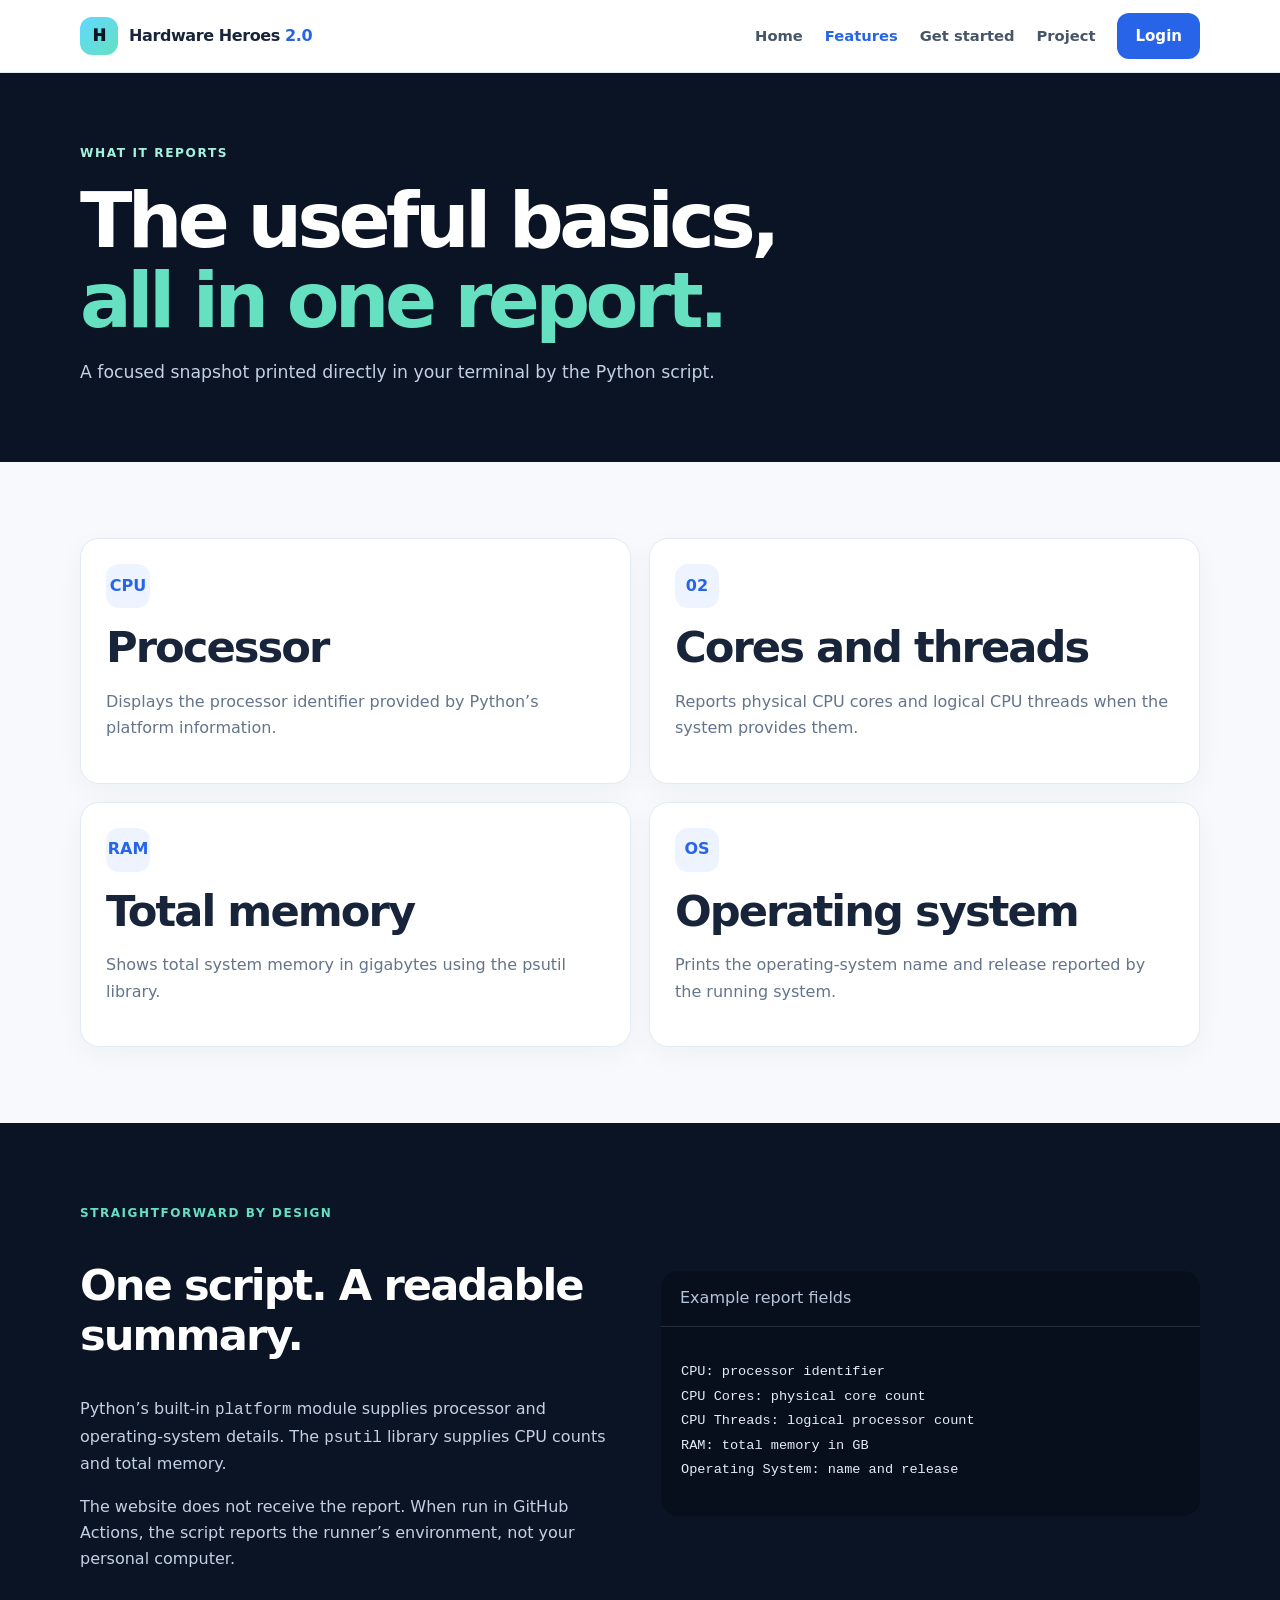
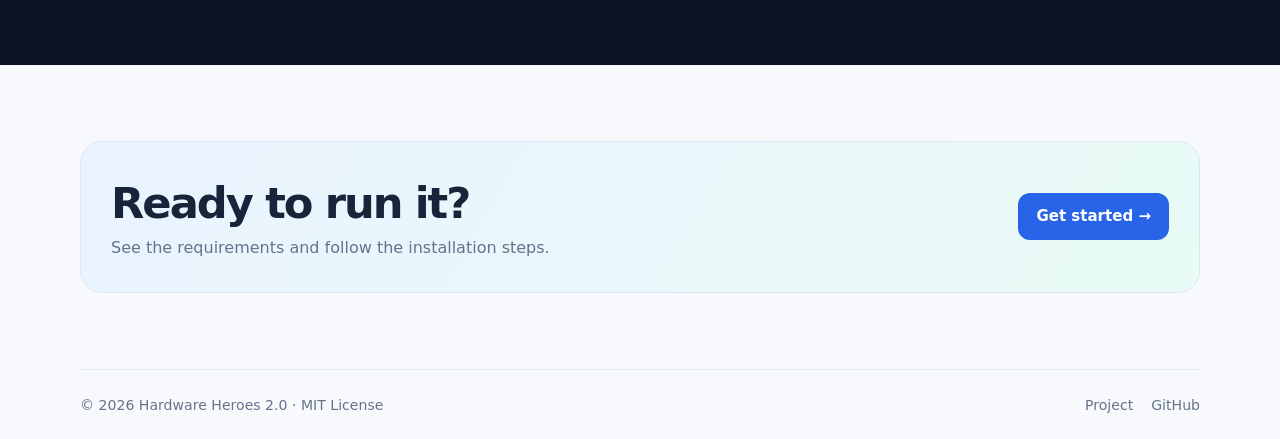
==== site/features.html @ 8d3df61c "Split the site into Home, Features, Get Started, and Project pages" ====
<!doctype html>
<html lang="en"><head><meta charset="utf-8"><meta name="viewport" content="width=device-width, initial-scale=1"><meta name="description" content="Learn what Hardware Heroes 2.0 reports about your computer."><title>Features | Hardware Heroes 2.0</title><link rel="stylesheet" href="styles.css"></head>
<body><a class="skip-link" href="#main">Skip to content</a><header class="site-header"><div class="container nav"><a class="brand" href="index.html"><span class="brand-icon">H</span><span>Hardware Heroes <b>2.0</b></span></a><nav class="nav-links" aria-label="Main navigation"><a href="index.html">Home</a><a aria-current="page" href="features.html">Features</a><a href="install.html">Get started</a><a href="project.html">Project</a><a class="button" href="index.html#authArea">Login</a></nav></div></header>
<main id="main"><section class="page-hero"><div class="container"><span class="eyebrow">What it reports</span><h1>The useful basics, <span>all in one report.</span></h1><p>A focused snapshot printed directly in your terminal by the Python script.</p></div></section><section class="section"><div class="container"><div class="cards two">
<article class="card"><span class="feature-icon">CPU</span><h2>Processor</h2><p>Displays the processor identifier provided by Python’s platform information.</p></article><article class="card"><span class="feature-icon">02</span><h2>Cores and threads</h2><p>Reports physical CPU cores and logical CPU threads when the system provides them.</p></article><article class="card"><span class="feature-icon">RAM</span><h2>Total memory</h2><p>Shows total system memory in gigabytes using the psutil library.</p></article><article class="card"><span class="feature-icon">OS</span><h2>Operating system</h2><p>Prints the operating-system name and release reported by the running system.</p></article>
</div></div></section><section class="dark-section"><div class="container split"><div><span class="kicker">Straightforward by design</span><h2>One script. A readable summary.</h2><p>Python’s built-in <code>platform</code> module supplies processor and operating-system details. The <code>psutil</code> library supplies CPU counts and total memory.</p><p>The website does not receive the report. When run in GitHub Actions, the script reports the runner’s environment, not your personal computer.</p></div><div class="code-panel"><div class="code-title">Example report fields</div><pre>CPU: processor identifier
CPU Cores: physical core count
CPU Threads: logical processor count
RAM: total memory in GB
Operating System: name and release</pre></div></div></section><section class="section"><div class="container notice-box"><div><h2>Ready to run it?</h2><p>See the requirements and follow the installation steps.</p></div><a class="button" href="install.html">Get started →</a></div></section></main>
<footer><div class="container footer-inner"><span>© 2026 Hardware Heroes 2.0 · MIT License</span><nav aria-label="Footer"><a href="project.html">Project</a><a href="https://github.com/abestech123HardwareHeroes2-0/HardwareHeroes-2.0">GitHub</a></nav></div></footer></body></html>
---- site/styles.css ----
/* Shared styles for the Hardware Heroes 2.0 pages */
:root{color-scheme:light;--ink:#17243a;--muted:#64748b;--paper:#f7f9fc;--line:#e4eaf2;--blue:#2864e8;--blue-dark:#194bb9;--mint:#65e0c0;--night:#0b1424;--shadow:0 18px 55px rgba(20,42,75,.09)}
*{box-sizing:border-box}html{scroll-behavior:smooth;scroll-padding-top:85px}body{margin:0;color:var(--ink);background:var(--paper);font-family:Inter,ui-sans-serif,system-ui,-apple-system,BlinkMacSystemFont,"Segoe UI",sans-serif;line-height:1.65;-webkit-font-smoothing:antialiased}a{color:inherit}code,pre{font-family:ui-monospace,SFMono-Regular,Menlo,Consolas,monospace}.container{width:min(1120px,calc(100% - 40px));margin-inline:auto}.skip-link{position:absolute;top:-50px;left:16px;z-index:20;padding:10px 14px;background:white;border-radius:8px}.skip-link:focus{top:12px}.site-header{position:sticky;top:0;z-index:10;background:rgba(255,255,255,.95);border-bottom:1px solid var(--line);backdrop-filter:blur(14px)}.nav{min-height:72px;display:flex;align-items:center;justify-content:space-between;gap:24px}.brand{display:inline-flex;align-items:center;gap:11px;text-decoration:none;font-weight:800;letter-spacing:-.025em;white-space:nowrap}.brand-icon{width:38px;height:38px;display:grid;place-items:center;border-radius:12px;color:#061423;font-weight:950;background:linear-gradient(140deg,#60d9ff,var(--mint))}.brand b{color:var(--blue)}.nav-links{display:flex;align-items:center;gap:22px}.nav-links a:not(.button){color:#475569;font-size:.92rem;font-weight:650;text-decoration:none}.nav-links a:hover,.footer-inner a:hover{color:var(--blue)}.nav-links a[aria-current=page]{color:var(--blue)}.button{min-height:45px;display:inline-flex;align-items:center;justify-content:center;gap:8px;padding:10px 17px;border:1px solid transparent;border-radius:12px;background:var(--blue);color:white;font-size:.94rem;font-weight:750;text-decoration:none;cursor:pointer;transition:background .18s,transform .18s,box-shadow .18s}.button:hover{background:var(--blue-dark);transform:translateY(-1px);box-shadow:0 9px 22px rgba(40,100,232,.2)}.button.secondary{color:var(--ink);background:white;border-color:var(--line)}.button.dark{background:var(--night)}.hero{padding:86px 0;color:white;background:radial-gradient(ellipse at 86% 13%,rgba(101,224,192,.2),transparent 30%),radial-gradient(ellipse at 6% 110%,rgba(40,100,232,.35),transparent 44%),var(--night)}.hero-grid{display:grid;grid-template-columns:1.08fr .92fr;gap:54px;align-items:center}.eyebrow{color:#a7f2df;font-size:.76rem;font-weight:850;letter-spacing:.13em;text-transform:uppercase}.hero h1,.page-hero h1{max-width:760px;margin:16px 0;font-size:clamp(2.7rem,6vw,5rem);line-height:1.04;letter-spacing:-.06em}.hero h1 span,.page-hero h1 span{color:var(--mint)}.hero-copy{max-width:610px;color:#c4d1e2;font-size:1.1rem}.hero-actions{display:flex;flex-wrap:wrap;gap:12px;margin-top:27px}.button.ghost{background:transparent;border-color:rgba(255,255,255,.3)}.hero-note{margin-top:20px;color:#a7b6ca;font-size:.9rem}.terminal{overflow:hidden;border:1px solid rgba(255,255,255,.15);border-radius:18px;background:#080f1c;box-shadow:0 30px 80px rgba(0,0,0,.28)}.terminal-top{display:flex;align-items:center;gap:7px;padding:14px 18px;border-bottom:1px solid rgba(255,255,255,.1);color:#9babbe;font-size:.8rem}.terminal-top i{width:9px;height:9px;border-radius:50%;background:#f87171}.terminal-top i:nth-child(2){background:#fbbf24}.terminal-top i:nth-child(3){background:#4ade80}.terminal-top span{margin-left:7px}.terminal pre{overflow-x:auto;margin:0;padding:22px;color:#d7e5f7;font-size:.8rem;line-height:1.85}.prompt{color:var(--mint)}.terminal-caption{margin:0;padding:0 22px 18px;color:#91a0b5;font-size:.77rem}.section{padding:76px 0}.section-heading{max-width:690px;margin-bottom:30px}.kicker{color:var(--blue);font-size:.75rem;font-weight:850;letter-spacing:.13em;text-transform:uppercase}h2{font-size:clamp(1.8rem,4vw,2.7rem);line-height:1.15;letter-spacing:-.045em}.section-heading h2{margin:8px 0}.section-heading p,.card p,.split p{color:var(--muted)}.cards{display:grid;gap:18px}.cards.three{grid-template-columns:repeat(3,minmax(0,1fr))}.cards.two{grid-template-columns:repeat(2,minmax(0,1fr))}.card{padding:25px;border:1px solid var(--line);border-radius:19px;background:white;box-shadow:0 8px 28px rgba(20,42,75,.04)}.card h2,.card h3{margin:15px 0 6px}.feature-icon{width:44px;height:44px;display:grid;place-items:center;border-radius:13px;color:var(--blue);background:#edf4ff;font-size:1rem;font-weight:800}.card-link{display:block;text-decoration:none;transition:transform .18s,box-shadow .18s}.card-link:hover{transform:translateY(-3px);box-shadow:var(--shadow)}.card-arrow{display:inline-block;margin-top:12px;color:var(--blue);font-size:.9rem;font-weight:750}.notice{padding:0 0 76px}.notice-box{display:flex;align-items:center;justify-content:space-between;gap:24px;padding:30px;border:1px solid #dce8f8;border-radius:22px;background:linear-gradient(120deg,#eaf3ff,#e8fbf5)}.notice-box h2{margin:7px 0}.notice-box p{max-width:650px;margin:0;color:var(--muted)}.page-hero{padding:66px 0 58px;background:var(--night);color:white}.page-hero p{max-width:700px;color:#c4d1e2;font-size:1.08rem}.dark-section{padding:76px 0;color:white;background:var(--night)}.dark-section .kicker{color:var(--mint)}.dark-section p{color:#c4d1e2}.split{display:grid;grid-template-columns:1fr 1fr;gap:42px;align-items:center}.code-panel{overflow:hidden;border-radius:17px;background:#080f1c;color:#e3ecf8}.code-title{padding:14px 19px;border-bottom:1px solid rgba(255,255,255,.12);color:#b5c5d9}.code-panel pre{overflow:auto;padding:20px;font-size:.85rem;line-height:1.8}.install-layout{display:grid;grid-template-columns:.8fr 1.2fr;gap:24px;align-items:start}.requirements{position:sticky;top:95px}.requirement{display:flex;justify-content:space-between;gap:12px;padding:12px 0;border-top:1px solid var(--line);font-size:.9rem}.requirement strong{color:var(--muted);text-align:right}.hint{margin-top:20px;padding:13px;border-radius:10px;background:#edf4ff;color:#526078;font-size:.9rem}.steps{display:grid;gap:15px}.step{display:grid;grid-template-columns:42px 1fr;gap:15px;padding:21px;border:1px solid var(--line);border-radius:16px;background:white}.step-number{width:38px;height:38px;display:grid;place-items:center;border-radius:12px;background:#edf4ff;color:var(--blue);font-weight:850}.step h2{margin:0;font-size:1.12rem}.step p{margin:5px 0;color:var(--muted);font-size:.92rem}.step code{display:block;margin-top:10px;padding:11px;border-radius:9px;background:#101827;color:#d9e7fa;font-size:.82rem;overflow-wrap:anywhere}.auth-area{display:none;margin:20px 0;scroll-margin-top:90px}.auth-area.visible{display:block}.auth-panel{max-width:520px;margin:auto;padding:30px;border:1px solid var(--line);border-radius:22px;background:linear-gradient(160deg,#fff,#f8fbff);box-shadow:var(--shadow)}.auth-heading{display:flex;align-items:center;gap:13px;margin-bottom:20px}.auth-icon{width:46px;height:46px;display:grid;place-items:center;border-radius:14px;background:#edf4ff;color:var(--blue);font-size:1.2rem}.auth-heading h2{margin:0;font-size:1.4rem}.auth-heading p{margin:2px 0 0;color:var(--muted);font-size:.9rem}.auth-form{display:grid;gap:14px}.auth-form label{display:grid;gap:6px;color:#344054;font-size:.88rem;font-weight:700}.auth-form input{width:100%;min-height:48px;padding:11px 13px;border:1px solid #d9e1ec;border-radius:11px;font:inherit}.auth-form input:focus{outline:3px solid rgba(40,100,232,.14);border-color:#79a1f2}.auth-actions{display:flex;flex-wrap:wrap;gap:10px;margin-top:5px}.auth-actions .button{flex:1}.auth-status{margin:0 0 15px;padding:11px 13px;border-radius:11px;font-size:.92rem}.auth-status.error{background:#fff1f2;color:#b42318}.auth-status.success{background:#ecfdf5;color:#027a48}.account-state{padding:17px;border:1px solid #dcebe5;border-radius:14px;background:#f1fbf6}.account-state p{margin:0 0 4px;color:var(--muted);font-size:.9rem}.account-state strong{overflow-wrap:anywhere}.hidden{display:none!important}.footer-inner{display:flex;justify-content:space-between;gap:20px;padding:24px 0;border-top:1px solid var(--line);color:var(--muted);font-size:.88rem}.footer-inner nav{display:flex;gap:18px}.footer-inner a{text-decoration:none}@media(max-width:850px){.hero-grid,.split,.install-layout{grid-template-columns:1fr}.requirements{position:static}.cards.three{grid-template-columns:1fr 1fr}}@media(max-width:650px){.container{width:min(100% - 28px,1120px)}.nav{min-height:64px}.nav-links{gap:9px}.nav-links a:not(.button){display:none}.nav-links .button{min-height:40px;padding:8px 11px;font-size:.8rem}.hero{padding:60px 0}.section{padding:58px 0}.cards.three,.cards.two{grid-template-columns:1fr}.notice-box,.footer-inner{align-items:flex-start;flex-direction:column}.notice-box{padding:23px}.auth-panel{padding:24px 19px}.auth-actions .button{flex:1 1 100%}}@media(prefers-reduced-motion:reduce){html{scroll-behavior:auto}*,*::before,*::after{transition:none!important}}
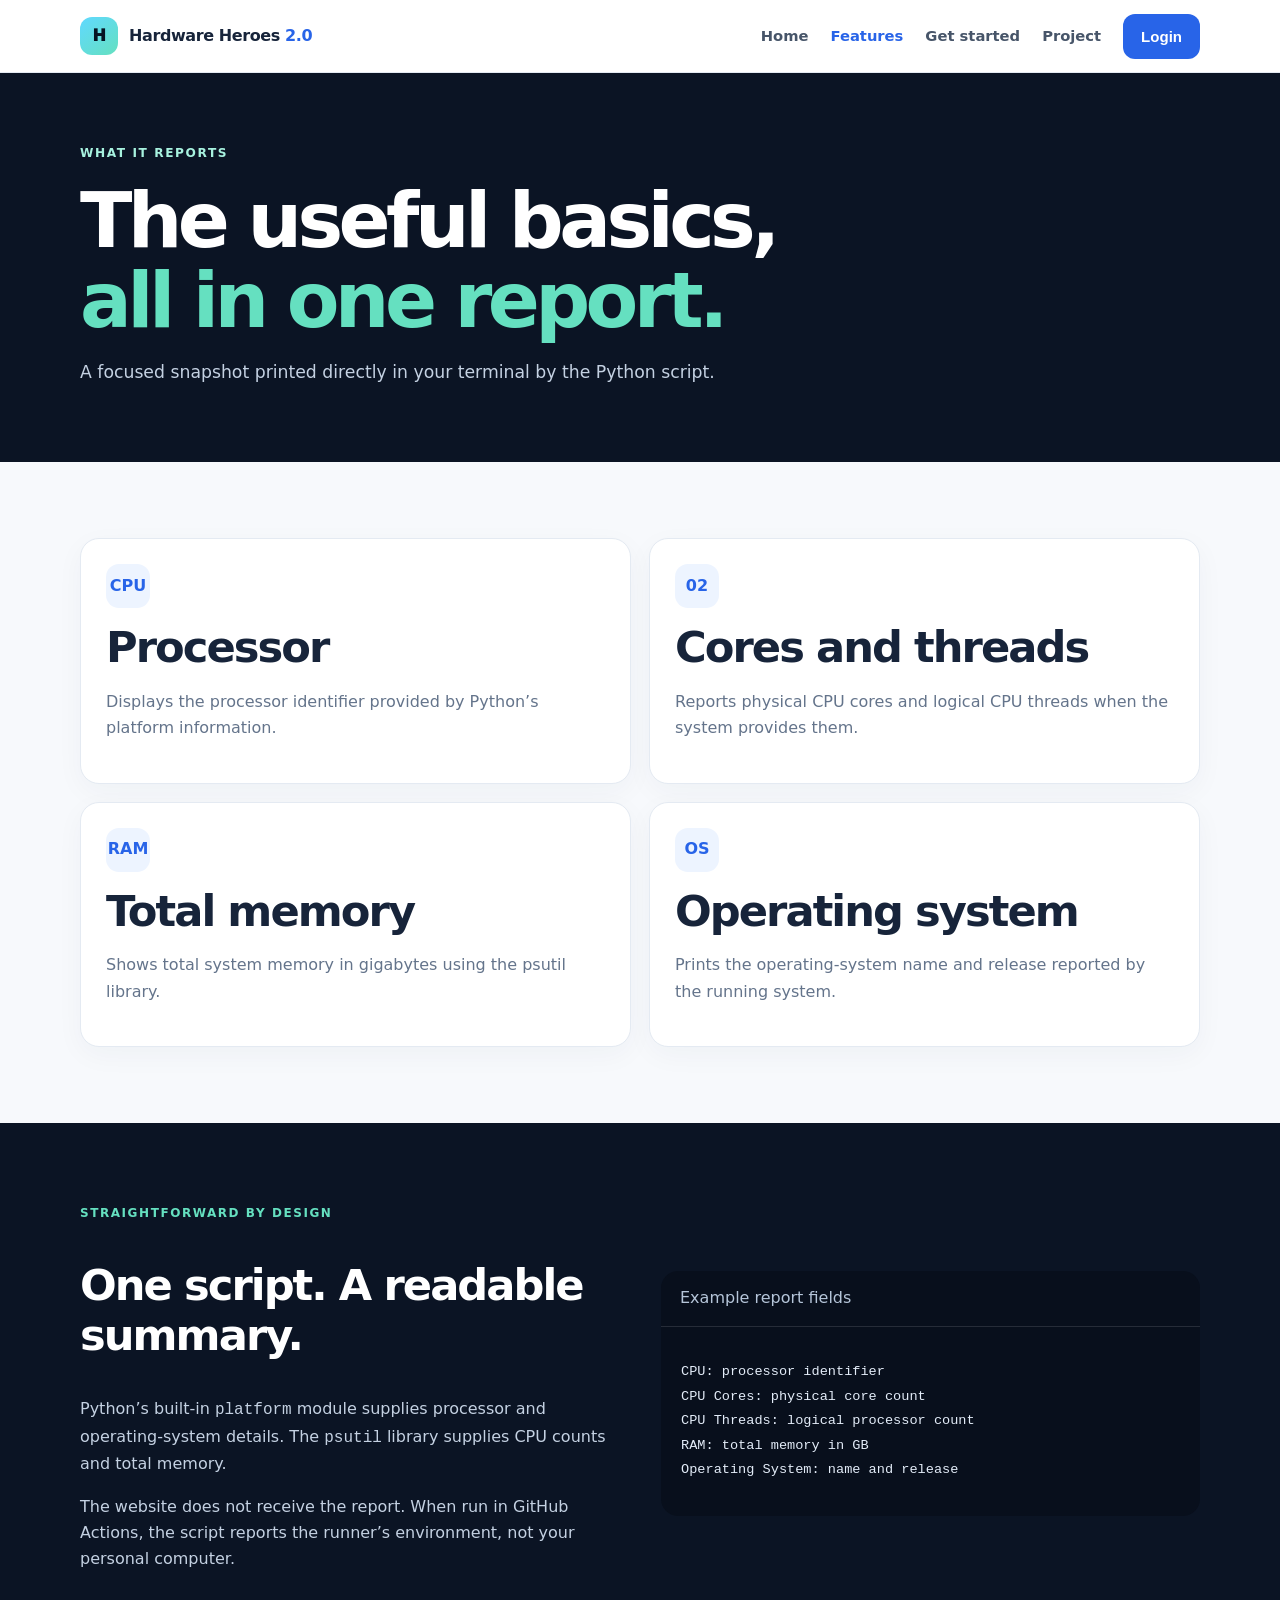
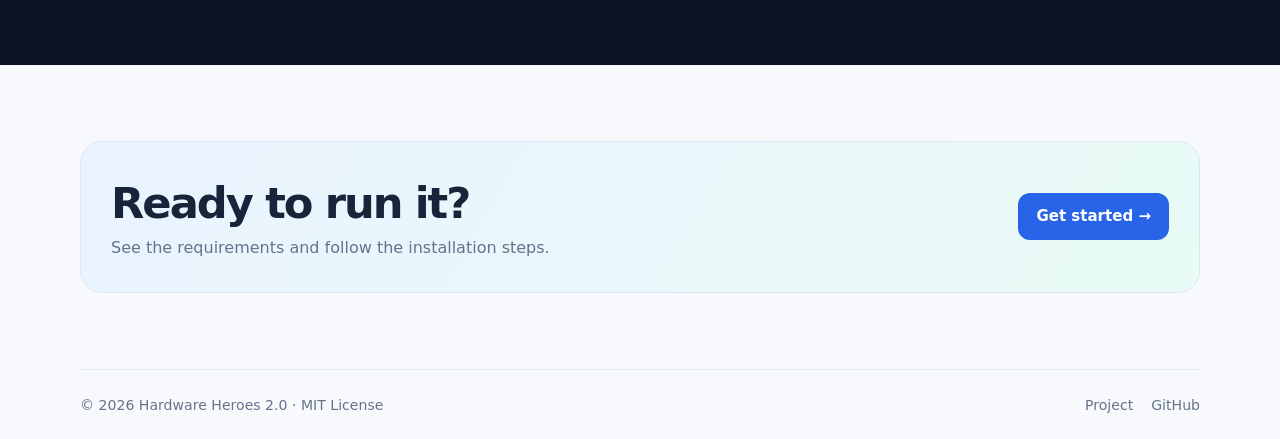
==== commit 6dfda004: "Fix multi-page navigation and guard auth logic when elements are missing on non-home pages" ====
--- a/site/features.html
+++ b/site/features.html
@@ -1,6 +1,6 @@
 <!doctype html>
 <html lang="en"><head><meta charset="utf-8"><meta name="viewport" content="width=device-width, initial-scale=1"><meta name="description" content="Learn what Hardware Heroes 2.0 reports about your computer."><title>Features | Hardware Heroes 2.0</title><link rel="stylesheet" href="styles.css"></head>
-<body><a class="skip-link" href="#main">Skip to content</a><header class="site-header"><div class="container nav"><a class="brand" href="index.html"><span class="brand-icon">H</span><span>Hardware Heroes <b>2.0</b></span></a><nav class="nav-links" aria-label="Main navigation"><a href="index.html">Home</a><a aria-current="page" href="features.html">Features</a><a href="install.html">Get started</a><a href="project.html">Project</a><a class="button" href="index.html#authArea">Login</a></nav></div></header>
+<body><a class="skip-link" href="#main">Skip to content</a><header class="site-header"><div class="container nav"><a class="brand" href="index.html"><span class="brand-icon">H</span><span>Hardware Heroes <b>2.0</b></span></a><nav class="nav-links" aria-label="Main navigation"><a href="index.html">Home</a><a aria-current="page" href="features.html">Features</a><a href="install.html">Get started</a><a href="project.html">Project</a><button class="button" type="button" onclick="window.location.href='index.html#authArea'">Login</button></nav></div></header>
 <main id="main"><section class="page-hero"><div class="container"><span class="eyebrow">What it reports</span><h1>The useful basics, <span>all in one report.</span></h1><p>A focused snapshot printed directly in your terminal by the Python script.</p></div></section><section class="section"><div class="container"><div class="cards two">
 <article class="card"><span class="feature-icon">CPU</span><h2>Processor</h2><p>Displays the processor identifier provided by Python’s platform information.</p></article><article class="card"><span class="feature-icon">02</span><h2>Cores and threads</h2><p>Reports physical CPU cores and logical CPU threads when the system provides them.</p></article><article class="card"><span class="feature-icon">RAM</span><h2>Total memory</h2><p>Shows total system memory in gigabytes using the psutil library.</p></article><article class="card"><span class="feature-icon">OS</span><h2>Operating system</h2><p>Prints the operating-system name and release reported by the running system.</p></article>
 </div></div></section><section class="dark-section"><div class="container split"><div><span class="kicker">Straightforward by design</span><h2>One script. A readable summary.</h2><p>Python’s built-in <code>platform</code> module supplies processor and operating-system details. The <code>psutil</code> library supplies CPU counts and total memory.</p><p>The website does not receive the report. When run in GitHub Actions, the script reports the runner’s environment, not your personal computer.</p></div><div class="code-panel"><div class="code-title">Example report fields</div><pre>CPU: processor identifier
